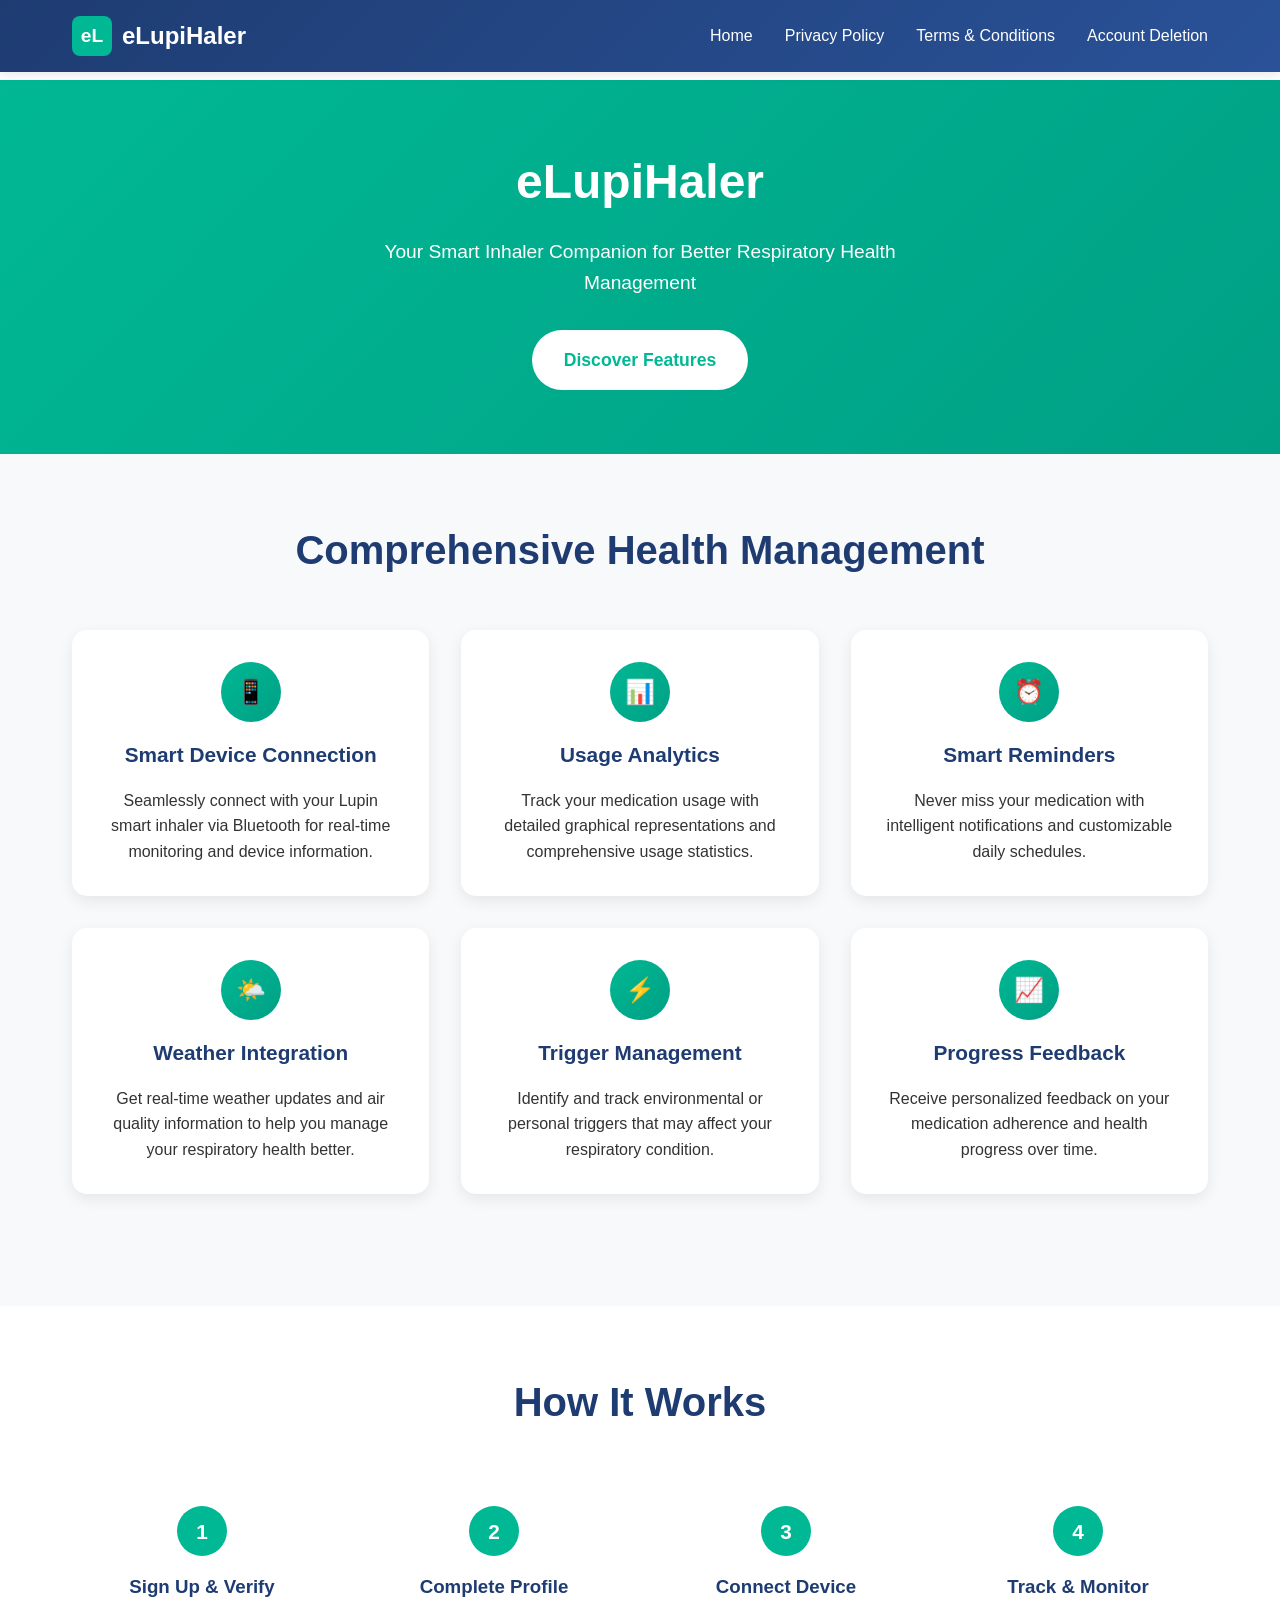
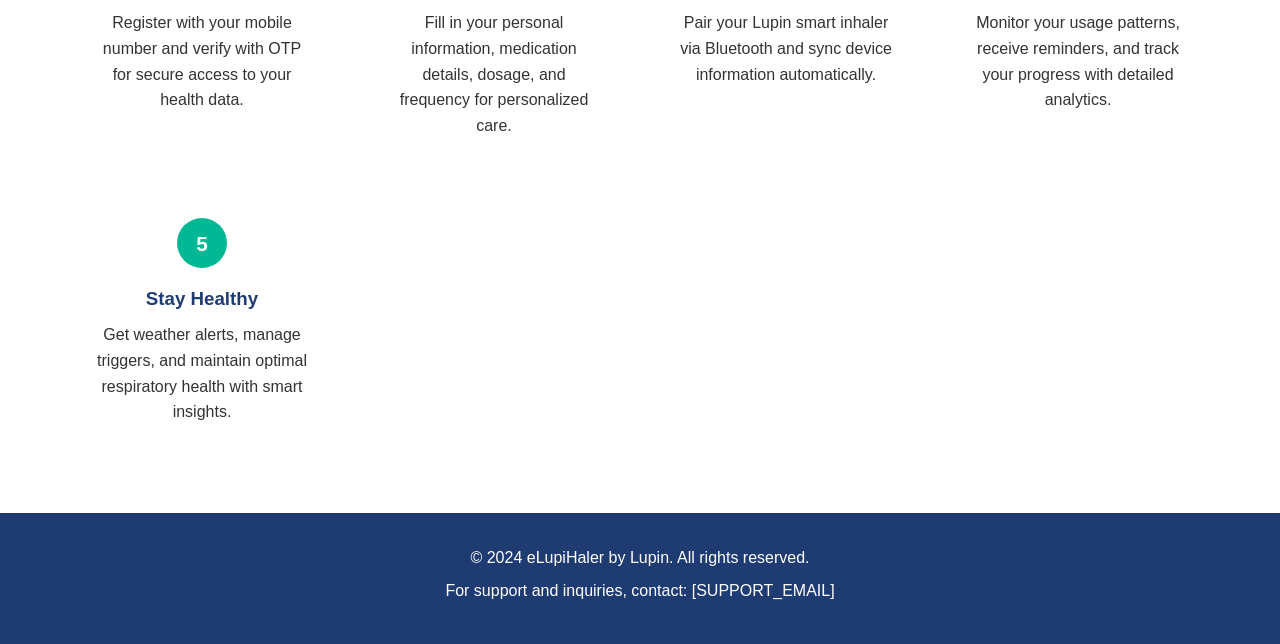
==== index.html @ 7b8b85d9 "elupihaler" ====
<!DOCTYPE html>
<html lang="en">
<head>
    <meta charset="UTF-8">
    <meta name="viewport" content="width=device-width, initial-scale=1.0">
    <title>eLupiHaler - Smart Inhaler Companion App</title>
    <link rel="stylesheet" href="css/style.css">
</head>
<body>
    <header class="header">
        <nav class="nav">
            <div class="logo">
                <div class="logo-icon">eL</div>
                <span>eLupiHaler</span>
            </div>
            <button class="mobile-menu" onclick="toggleMobileMenu()">☰</button>
            <ul class="nav-links" id="navLinks">
                <li><a href="index.html">Home</a></li>
                <li><a href="pages/privacy-policy.html">Privacy Policy</a></li>
                <li><a href="pages/terms-and-conditions.html">Terms & Conditions</a></li>
                <li><a href="pages/account-deletion.html">Account Deletion</a></li>
            </ul>
        </nav>
    </header>

    <main class="main-content">
        <section class="hero">
            <div class="container">
                <h1>eLupiHaler</h1>
                <p>Your Smart Inhaler Companion for Better Respiratory Health Management</p>
                <a href="#features" class="cta-button">Discover Features</a>
            </div>
        </section>

        <section id="features" class="features">
            <div class="container">
                <h2>Comprehensive Health Management</h2>
                <div class="features-grid">
                    <div class="feature-card">
                        <div class="feature-icon">📱</div>
                        <h3>Smart Device Connection</h3>
                        <p>Seamlessly connect with your Lupin smart inhaler via Bluetooth for real-time monitoring and device information.</p>
                    </div>
                    <div class="feature-card">
                        <div class="feature-icon">📊</div>
                        <h3>Usage Analytics</h3>
                        <p>Track your medication usage with detailed graphical representations and comprehensive usage statistics.</p>
                    </div>
                    <div class="feature-card">
                        <div class="feature-icon">⏰</div>
                        <h3>Smart Reminders</h3>
                        <p>Never miss your medication with intelligent notifications and customizable daily schedules.</p>
                    </div>
                    <div class="feature-card">
                        <div class="feature-icon">🌤️</div>
                        <h3>Weather Integration</h3>
                        <p>Get real-time weather updates and air quality information to help you manage your respiratory health better.</p>
                    </div>
                    <div class="feature-card">
                        <div class="feature-icon">⚡</div>
                        <h3>Trigger Management</h3>
                        <p>Identify and track environmental or personal triggers that may affect your respiratory condition.</p>
                    </div>
                    <div class="feature-card">
                        <div class="feature-icon">📈</div>
                        <h3>Progress Feedback</h3>
                        <p>Receive personalized feedback on your medication adherence and health progress over time.</p>
                    </div>
                </div>
            </div>
        </section>

        <section class="how-it-works">
            <div class="container">
                <h2>How It Works</h2>
                <div class="steps-grid">
                    <div class="step">
                        <div class="step-number">1</div>
                        <h3>Sign Up & Verify</h3>
                        <p>Register with your mobile number and verify with OTP for secure access to your health data.</p>
                    </div>
                    <div class="step">
                        <div class="step-number">2</div>
                        <h3>Complete Profile</h3>
                        <p>Fill in your personal information, medication details, dosage, and frequency for personalized care.</p>
                    </div>
                    <div class="step">
                        <div class="step-number">3</div>
                        <h3>Connect Device</h3>
                        <p>Pair your Lupin smart inhaler via Bluetooth and sync device information automatically.</p>
                    </div>
                    <div class="step">
                        <div class="step-number">4</div>
                        <h3>Track & Monitor</h3>
                        <p>Monitor your usage patterns, receive reminders, and track your progress with detailed analytics.</p>
                    </div>
                    <div class="step">
                        <div class="step-number">5</div>
                        <h3>Stay Healthy</h3>
                        <p>Get weather alerts, manage triggers, and maintain optimal respiratory health with smart insights.</p>
                    </div>
                </div>
            </div>
        </section>
    </main>

    <footer class="footer">
        <div class="container">
            <p>&copy; 2024 eLupiHaler by Lupin. All rights reserved.</p>
            <p>For support and inquiries, contact: [SUPPORT_EMAIL]</p>
        </div>
    </footer>

    <script src="js/script.js"></script>
</body>
</html>
---- css/style.css ----
* {
    margin: 0;
    padding: 0;
    box-sizing: border-box;
}

body {
    font-family: 'Segoe UI', Tahoma, Geneva, Verdana, sans-serif;
    line-height: 1.6;
    color: #333;
}

/* Header Styles */
.header {
    background: linear-gradient(135deg, #1e3c72 0%, #2a5298 100%);
    color: white;
    padding: 1rem 0;
    position: fixed;
    width: 100%;
    top: 0;
    z-index: 1000;
    box-shadow: 0 2px 10px rgba(0,0,0,0.1);
}

.nav {
    max-width: 1200px;
    margin: 0 auto;
    display: flex;
    justify-content: space-between;
    align-items: center;
    padding: 0 2rem;
}

.logo {
    display: flex;
    align-items: center;
    gap: 10px;
    font-size: 1.5rem;
    font-weight: bold;
}

.logo-icon {
    width: 40px;
    height: 40px;
    background: #00b894;
    border-radius: 8px;
    display: flex;
    align-items: center;
    justify-content: center;
    color: white;
    font-size: 1.2rem;
}

.nav-links {
    display: flex;
    list-style: none;
    gap: 2rem;
}

.nav-links a {
    color: white;
    text-decoration: none;
    font-weight: 500;
    transition: color 0.3s;
    cursor: pointer;
}

.nav-links a:hover {
    color: #00b894;
}

/* Main Content */
.main-content {
    margin-top: 80px;
    min-height: calc(100vh - 80px);
}

.page {
    /* Removed display: none; from here as individual pages should be active by default */
    padding: 2rem 0;
}

/* Removed .page.active as it's no longer needed with separate HTML files */

.container {
    max-width: 1200px;
    margin: 0 auto;
    padding: 0 2rem;
}

/* Hero Section */
.hero {
    background: linear-gradient(135deg, #00b894 0%, #00a085 100%);
    color: white;
    padding: 4rem 0;
    text-align: center;
}

.hero h1 {
    font-size: 3rem;
    margin-bottom: 1rem;
    font-weight: 700;
}

.hero p {
    font-size: 1.2rem;
    margin-bottom: 2rem;
    max-width: 600px;
    margin-left: auto;
    margin-right: auto;
}

.cta-button {
    background: white;
    color: #00b894;
    padding: 1rem 2rem;
    border: none;
    border-radius: 50px;
    font-size: 1.1rem;
    font-weight: 600;
    cursor: pointer;
    transition: transform 0.3s, box-shadow 0.3s;
    text-decoration: none;
    display: inline-block;
}

.cta-button:hover {
    transform: translateY(-2px);
    box-shadow: 0 5px 15px rgba(0,0,0,0.2);
}

/* Features Section */
.features {
    padding: 4rem 0;
    background: #f8f9fa;
}

.features h2 {
    text-align: center;
    font-size: 2.5rem;
    margin-bottom: 3rem;
    color: #1e3c72;
}

.features-grid {
    display: grid;
    grid-template-columns: repeat(auto-fit, minmax(300px, 1fr));
    gap: 2rem;
    margin-bottom: 3rem;
}

.feature-card {
    background: white;
    padding: 2rem;
    border-radius: 15px;
    box-shadow: 0 5px 15px rgba(0,0,0,0.08);
    text-align: center;
    transition: transform 0.3s, box-shadow 0.3s;
}

.feature-card:hover {
    transform: translateY(-5px);
    box-shadow: 0 10px 25px rgba(0,0,0,0.15);
}

.feature-icon {
    width: 60px;
    height: 60px;
    background: linear-gradient(135deg, #00b894, #00a085);
    border-radius: 50%;
    display: flex;
    align-items: center;
    justify-content: center;
    margin: 0 auto 1rem;
    color: white;
    font-size: 1.5rem;
}

.feature-card h3 {
    color: #1e3c72;
    margin-bottom: 1rem;
    font-size: 1.3rem;
}

/* How It Works */
.how-it-works {
    padding: 4rem 0;
}

.how-it-works h2 {
    text-align: center;
    font-size: 2.5rem;
    margin-bottom: 3rem;
    color: #1e3c72;
}

.steps-grid {
    display: grid;
    grid-template-columns: repeat(auto-fit, minmax(250px, 1fr));
    gap: 2rem;
}

.step {
    text-align: center;
    padding: 1.5rem;
}

.step-number {
    width: 50px;
    height: 50px;
    background: #00b894;
    color: white;
    border-radius: 50%;
    display: flex;
    align-items: center;
    justify-content: center;
    margin: 0 auto 1rem;
    font-size: 1.3rem;
    font-weight: bold;
}

.step h3 {
    color: #1e3c72;
    margin-bottom: 0.5rem;
}

/* Page Content Styles */
.page-header {
    background: #1e3c72;
    color: white;
    padding: 3rem 0;
    text-align: center;
}

.page-header h1 {
    font-size: 2.5rem;
    margin-bottom: 1rem;
}

.content-section {
    padding: 3rem 0;
}

.content-section h2 {
    color: #1e3c72;
    margin-bottom: 1.5rem;
    font-size: 1.8rem;
}

.content-section h3 {
    color: #1e3c72;
    margin: 2rem 0 1rem;
    font-size: 1.4rem;
}

.content-section p {
    margin-bottom: 1rem;
    line-height: 1.8;
}

.content-section ul {
    margin: 1rem 0 1rem 2rem;
}

.content-section li {
    margin-bottom: 0.5rem;
}

/* Developer Section Styles */
.dev-notice {
    background: #fff3cd;
    border: 1px solid #ffeaa7;
    border-radius: 10px;
    padding: 2rem;
    margin: 2rem 0;
    text-align: center;
}

.dev-notice h3 {
    color: #856404;
    margin-bottom: 1rem;
}

.dev-notice p {
    color: #856404;
    font-size: 1.1rem;
}

/* Footer */
.footer {
    background: #1e3c72;
    color: white;
    text-align: center;
    padding: 2rem 0;
}

.footer p {
    margin-bottom: 0.5rem;
}

/* Mobile Responsive */
@media (max-width: 768px) {
    .nav {
        flex-direction: column;
        gap: 1rem;
        padding: 1rem;
    }

    .nav-links {
        flex-wrap: wrap;
        justify-content: center;
        gap: 1rem;
    }

    .main-content {
        margin-top: 120px;
    }

    .hero h1 {
        font-size: 2rem;
    }

    .hero p {
        font-size: 1rem;
    }

    .features h2, .how-it-works h2, .page-header h1 {
        font-size: 2rem;
    }

    .features-grid, .steps-grid {
        grid-template-columns: 1fr;
    }
}

.mobile-menu {
    display: none;
    background: white;
    color: #1e3c72;
    border: none;
    font-size: 1.5rem;
    cursor: pointer;
    padding: 0.5rem;
    border-radius: 5px;
}

@media (max-width: 768px) {
    .mobile-menu {
        display: block;
    }

    .nav-links {
        display: none;
        position: absolute;
        top: 100%;
        left: 0;
        right: 0;
        background: #1e3c72;
        flex-direction: column;
        padding: 1rem;
        box-shadow: 0 2px 10px rgba(0,0,0,0.1);
    }

    .nav-links.active {
        display: flex;
    }
}
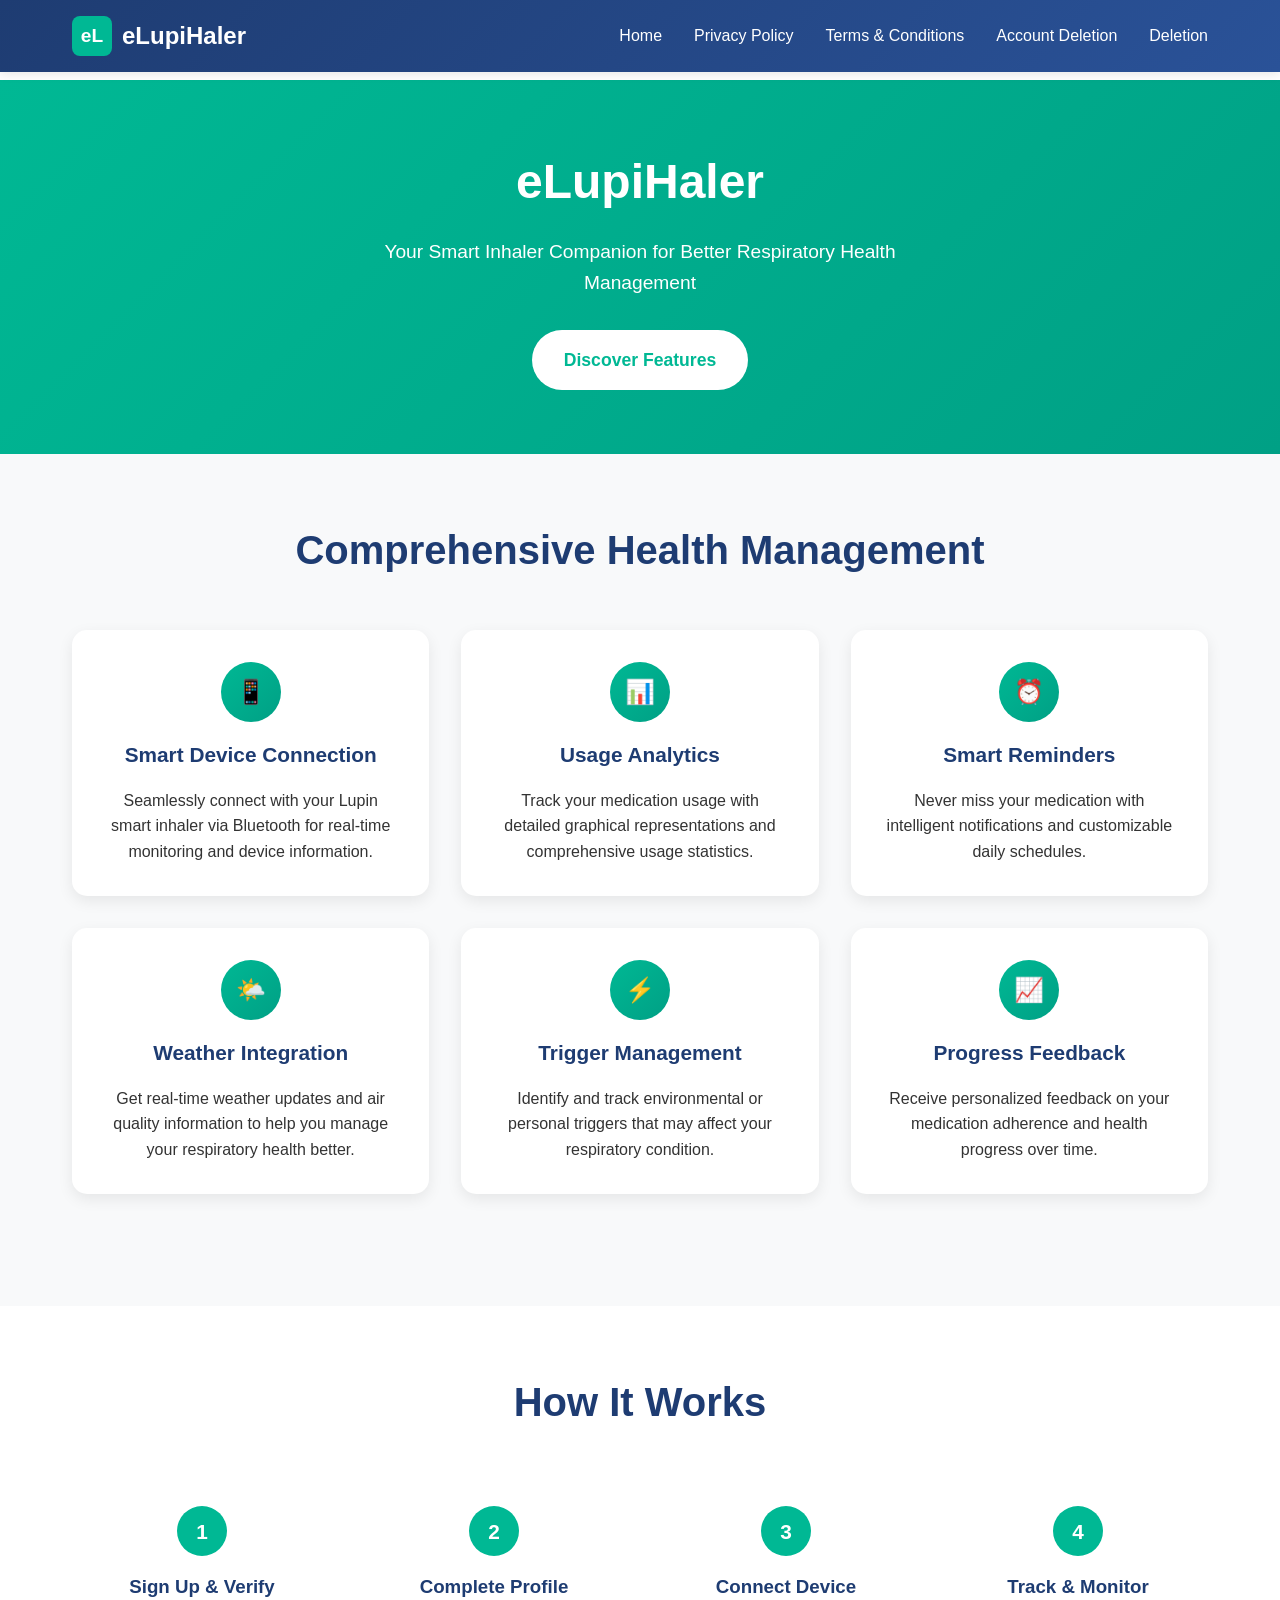
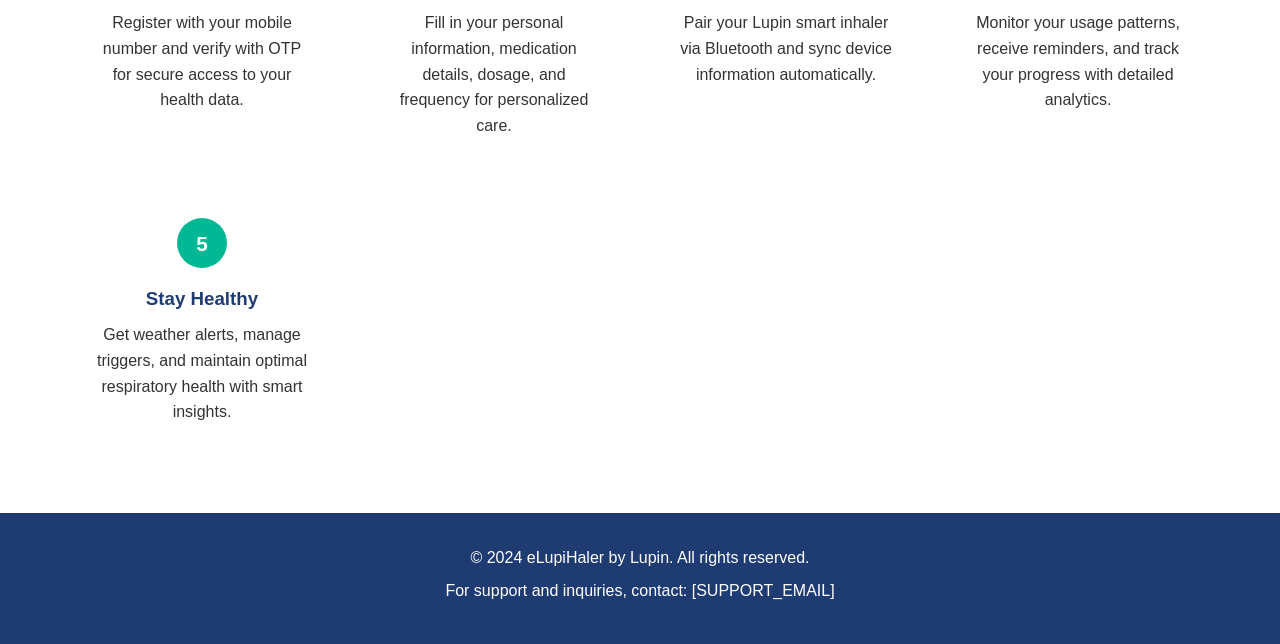
==== commit 716ee836: "updated deletion page" ====
--- a/index.html
+++ b/index.html
@@ -19,6 +19,7 @@
                 <li><a href="pages/privacy-policy.html">Privacy Policy</a></li>
                 <li><a href="pages/terms-and-conditions.html">Terms & Conditions</a></li>
                 <li><a href="pages/account-deletion.html">Account Deletion</a></li>
+                <li><a href="pages/deletion.html">Deletion</a></li>
             </ul>
         </nav>
     </header>
--- a/css/style.css
+++ b/css/style.css
@@ -364,4 +364,133 @@
     .nav-links.active {
         display: flex;
     }
+}
+
+
+/* ================================================= */
+/* == STYLES FOR INTERACTIVE ACCOUNT DELETION FLOW == */
+/* ================================================= */
+
+.delete-flow-container {
+    background-color: #f8f9fa;
+    border: 1px solid #e9ecef;
+    border-radius: 15px;
+    padding: 2rem;
+    margin-top: 2rem;
+    text-align: center;
+}
+
+.delete-flow-container .step {
+    padding: 1rem 0;
+}
+
+.delete-flow-container .step h3 {
+    color: #1e3c72;
+    margin-bottom: 1rem;
+    font-size: 1.5rem;
+}
+
+.delete-flow-container .step p {
+    color: #495057;
+    max-width: 500px;
+    margin: 0 auto 1.5rem auto;
+}
+
+.delete-flow-container input[type="text"] {
+    width: 100%;
+    max-width: 400px;
+    padding: 12px 15px;
+    margin-bottom: 1.5rem;
+    border: 1px solid #ced4da;
+    border-radius: 8px;
+    font-size: 1rem;
+    text-align: center;
+    transition: border-color 0.3s, box-shadow 0.3s;
+}
+
+.delete-flow-container input[type="text"]:focus {
+    outline: none;
+    border-color: #2a5298;
+    box-shadow: 0 0 0 3px rgba(42, 82, 152, 0.2);
+}
+
+/* Base button style */
+.btn {
+    display: inline-block;
+    padding: 12px 25px;
+    border: none;
+    border-radius: 50px;
+    font-size: 1rem;
+    font-weight: 600;
+    cursor: pointer;
+    transition: transform 0.2s, background-color 0.3s;
+    width: 100%;
+    max-width: 400px;
+}
+
+.btn:hover {
+    transform: translateY(-2px);
+}
+
+.btn:disabled {
+    background-color: #adb5bd;
+    cursor: not-allowed;
+    transform: none;
+}
+
+/* Primary and Danger button colors */
+.btn-primary {
+    background-color: #2a5298;
+    color: white;
+}
+.btn-primary:hover:not(:disabled) {
+    background-color: #1e3c72;
+}
+
+.btn-danger {
+    background-color: #d9534f;
+    color: white;
+}
+.btn-danger:hover:not(:disabled) {
+    background-color: #c9302c;
+}
+
+/* To hide steps */
+.hidden {
+    display: none;
+}
+
+/* Warning box for confirmation */
+.warning-box {
+    background-color: #f8d7da;
+    border: 1px solid #f5c6cb;
+    color: #721c24;
+    padding: 1rem;
+    border-radius: 8px;
+    margin: 1.5rem auto;
+    max-width: 500px;
+    text-align: left;
+}
+.warning-box strong {
+    font-weight: bold;
+}
+
+/* General message area for errors and success */
+.message {
+    padding: 1rem;
+    border-radius: 8px;
+    margin: 1.5rem auto 0 auto;
+    max-width: 500px;
+    font-weight: 500;
+    display: none; /* Hidden by default */
+}
+.message.success {
+    background-color: #d4edda;
+    color: #155724;
+    display: block;
+}
+.message.error {
+    background-color: #f8d7da;
+    color: #721c24;
+    display: block;
 }
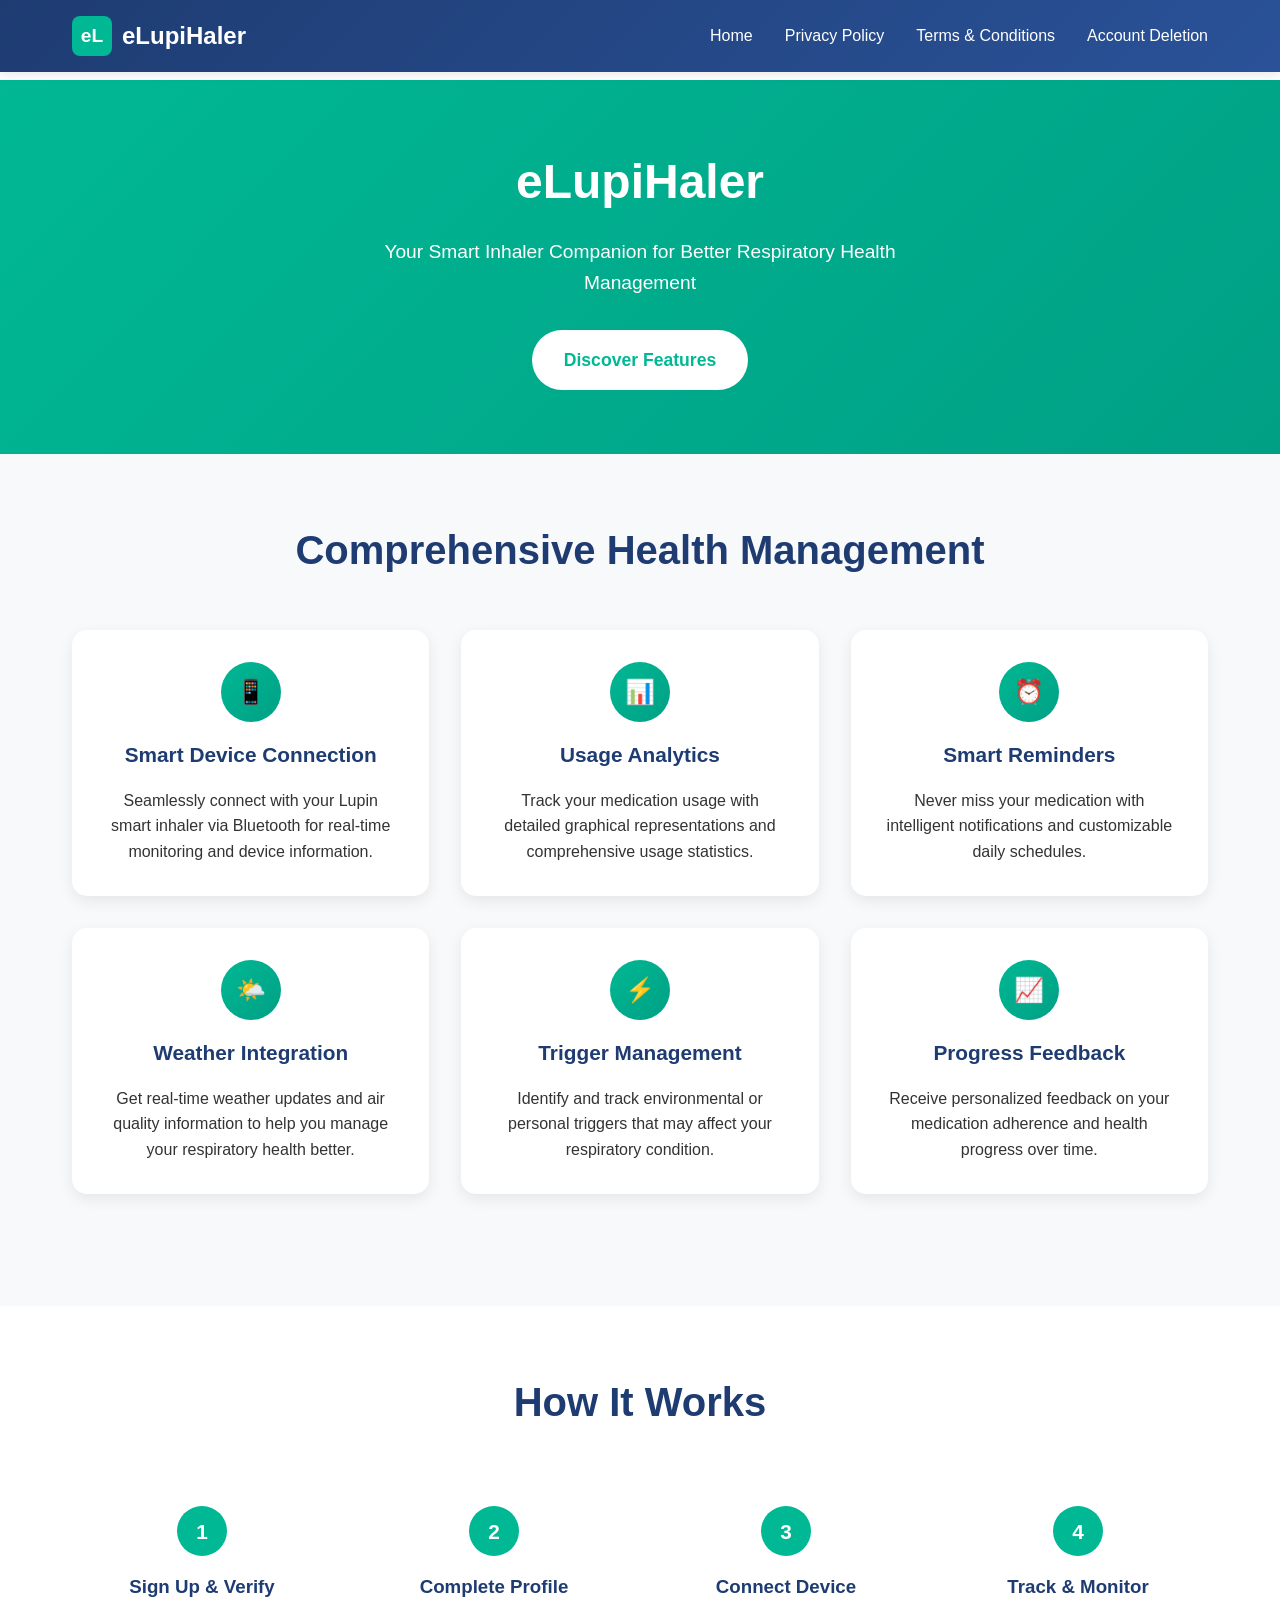
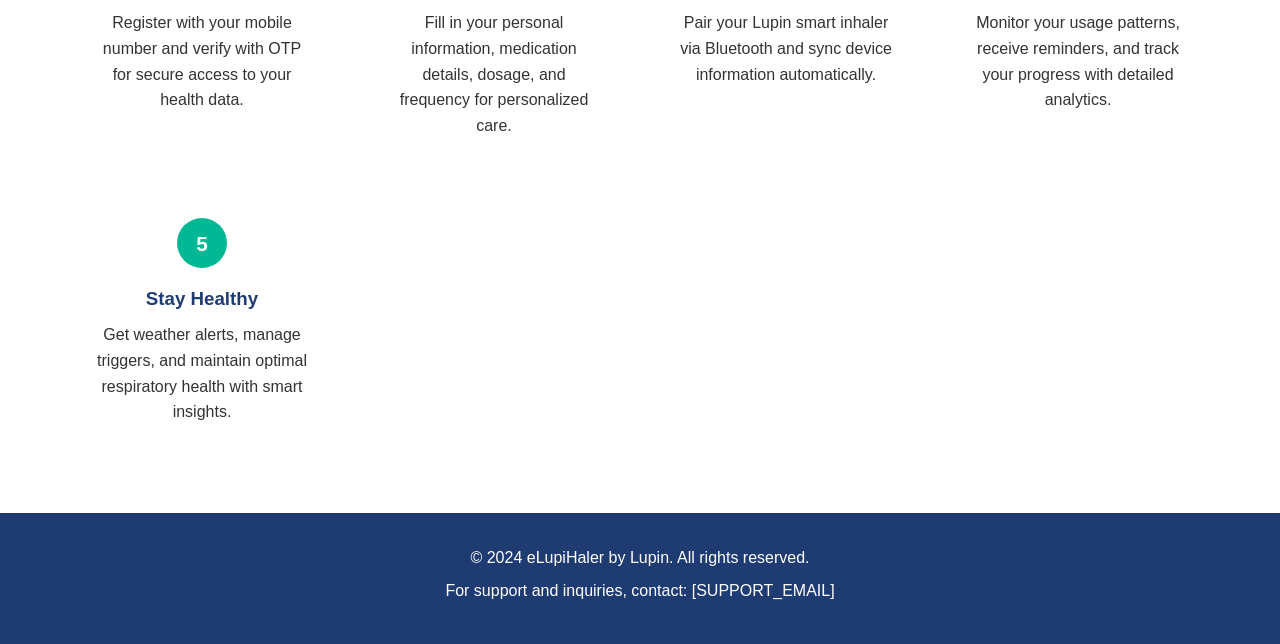
==== commit 12f309e4: "Update index.html" ====
--- a/index.html
+++ b/index.html
@@ -19,7 +19,6 @@
                 <li><a href="pages/privacy-policy.html">Privacy Policy</a></li>
                 <li><a href="pages/terms-and-conditions.html">Terms & Conditions</a></li>
                 <li><a href="pages/account-deletion.html">Account Deletion</a></li>
-                <li><a href="pages/deletion.html">Deletion</a></li>
             </ul>
         </nav>
     </header>
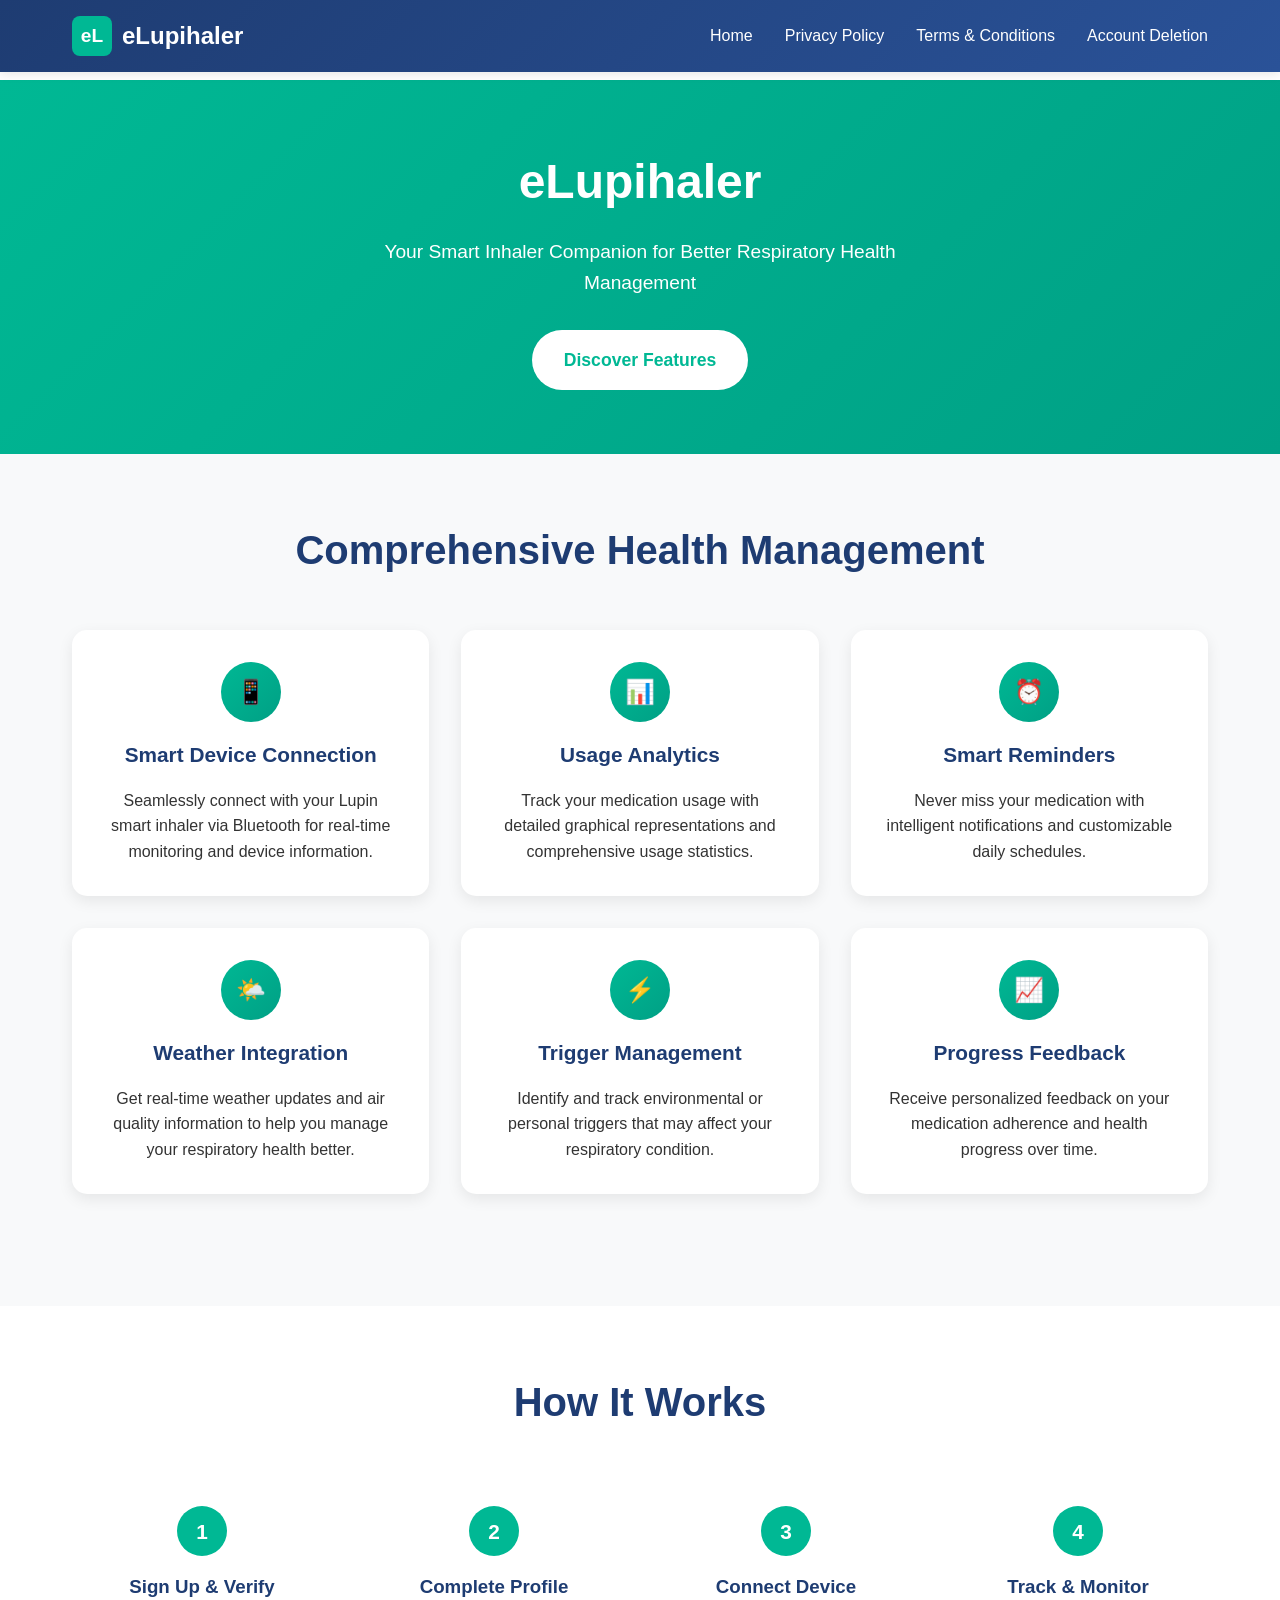
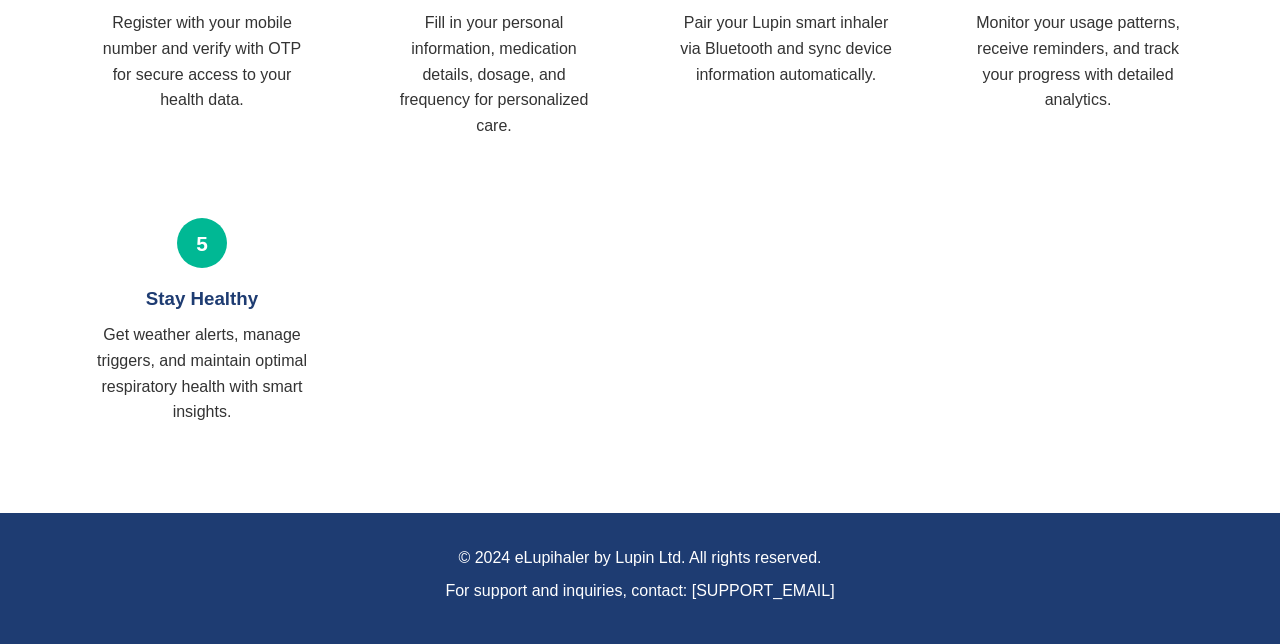
==== commit 44357c92: "Align branding to eLupihaler" ====
--- a/index.html
+++ b/index.html
@@ -3,7 +3,7 @@
 <head>
     <meta charset="UTF-8">
     <meta name="viewport" content="width=device-width, initial-scale=1.0">
-    <title>eLupiHaler - Smart Inhaler Companion App</title>
+    <title>eLupihaler - Smart Inhaler Companion App</title>
     <link rel="stylesheet" href="css/style.css">
 </head>
 <body>
@@ -11,7 +11,7 @@
         <nav class="nav">
             <div class="logo">
                 <div class="logo-icon">eL</div>
-                <span>eLupiHaler</span>
+                <span>eLupihaler</span>
             </div>
             <button class="mobile-menu" onclick="toggleMobileMenu()">☰</button>
             <ul class="nav-links" id="navLinks">
@@ -26,7 +26,7 @@
     <main class="main-content">
         <section class="hero">
             <div class="container">
-                <h1>eLupiHaler</h1>
+                <h1>eLupihaler</h1>
                 <p>Your Smart Inhaler Companion for Better Respiratory Health Management</p>
                 <a href="#features" class="cta-button">Discover Features</a>
             </div>
@@ -106,7 +106,7 @@
 
     <footer class="footer">
         <div class="container">
-            <p>&copy; 2024 eLupiHaler by Lupin. All rights reserved.</p>
+            <p>&copy; 2024 eLupihaler by Lupin Ltd. All rights reserved.</p>
             <p>For support and inquiries, contact: [SUPPORT_EMAIL]</p>
         </div>
     </footer>
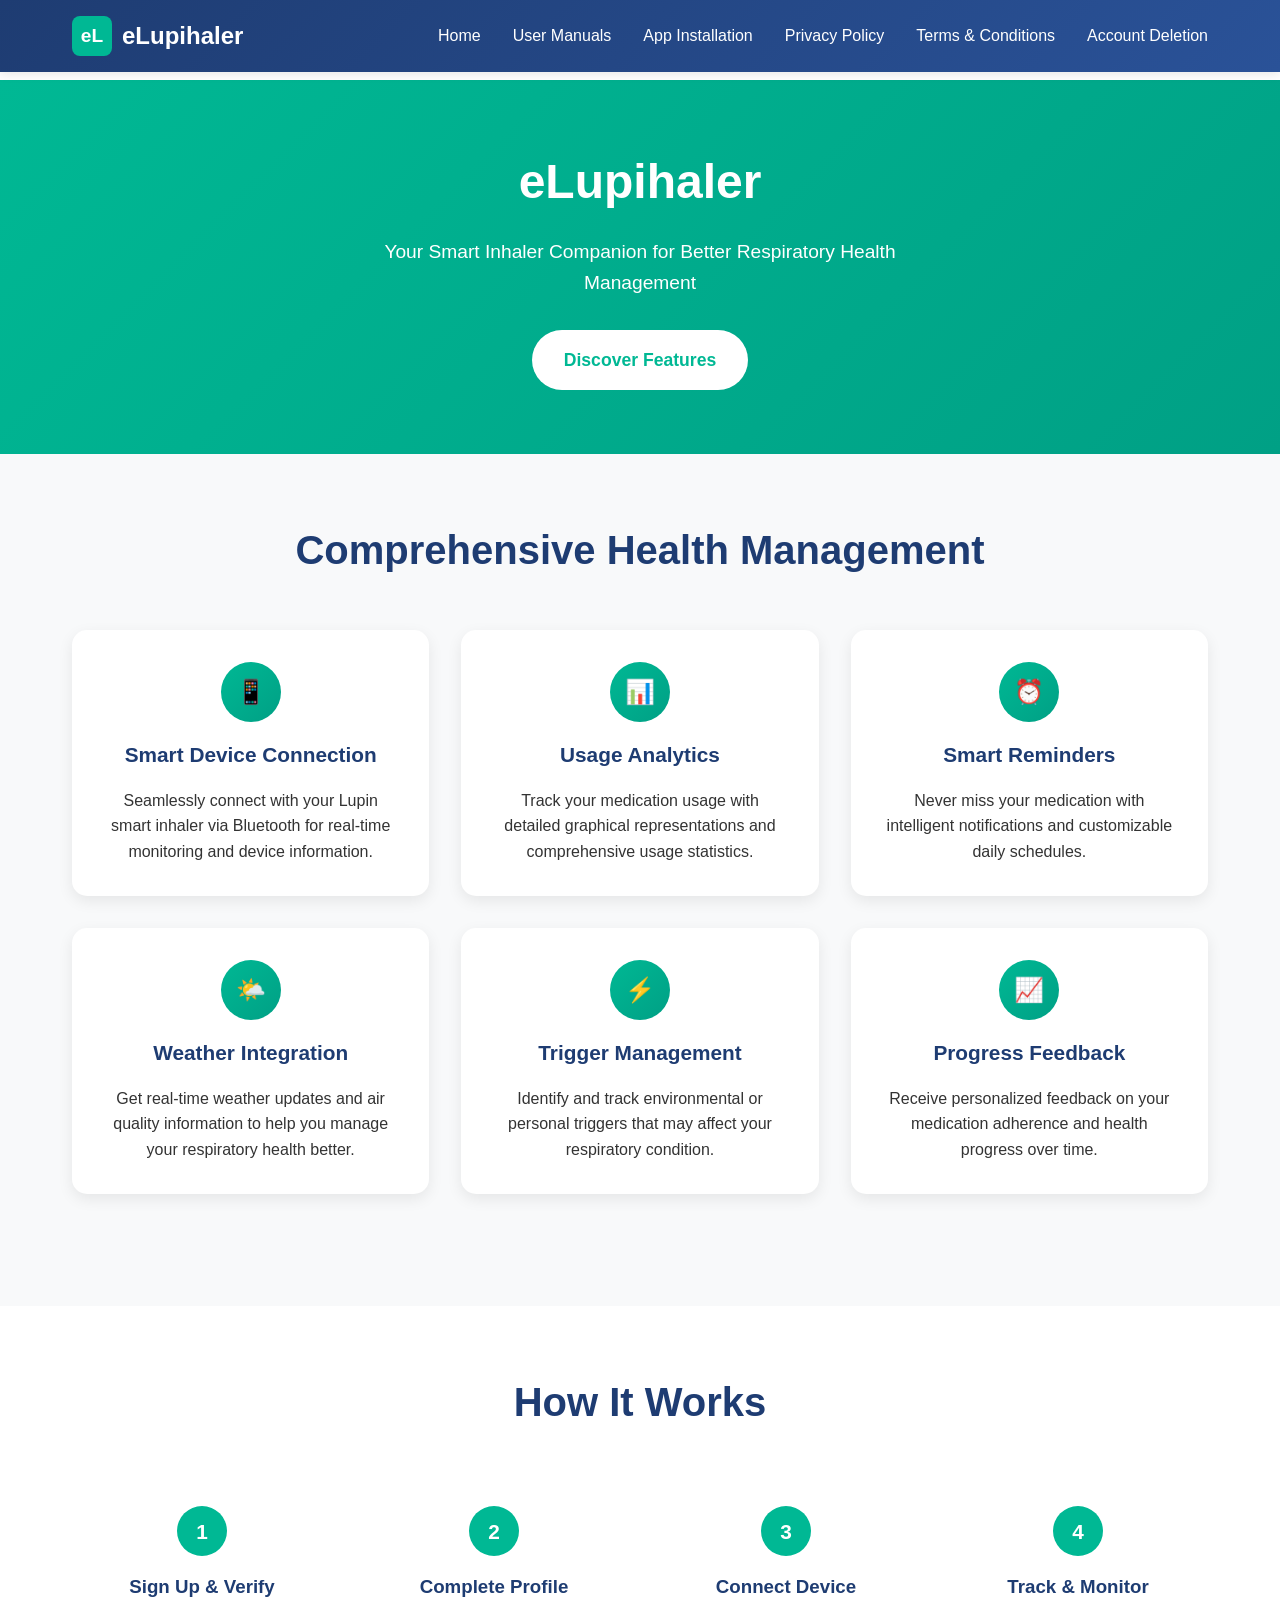
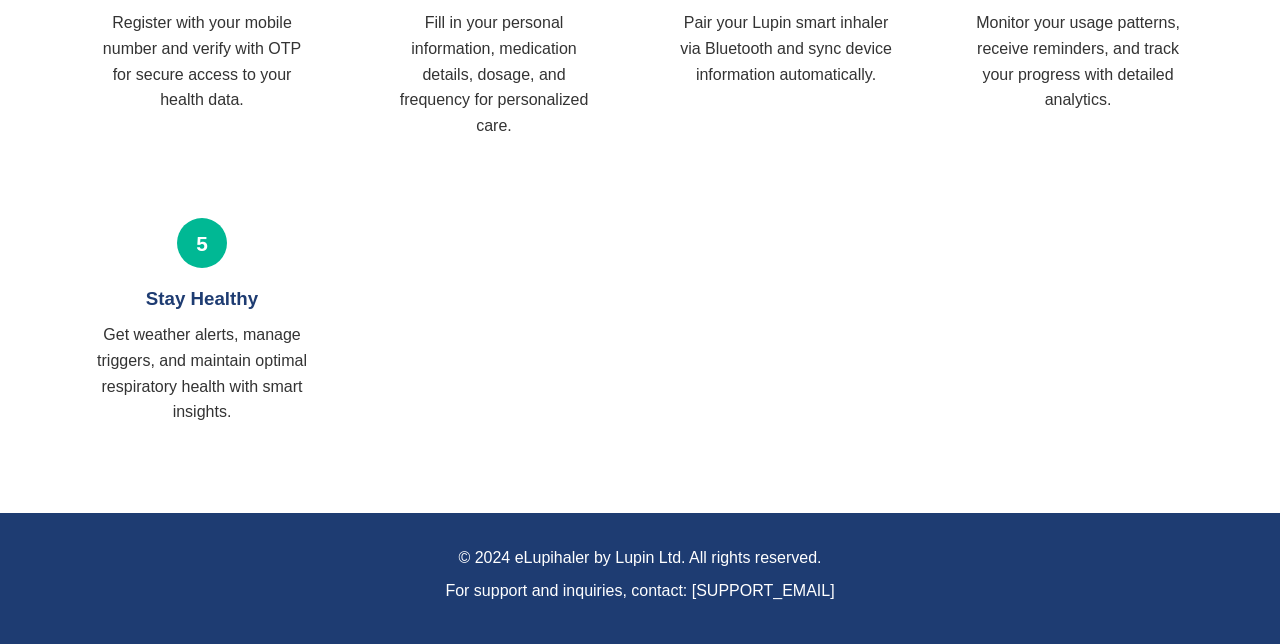
==== commit 03c8e7db: "add help and app install html" ====
--- a/index.html
+++ b/index.html
@@ -16,6 +16,8 @@
             <button class="mobile-menu" onclick="toggleMobileMenu()">☰</button>
             <ul class="nav-links" id="navLinks">
                 <li><a href="index.html">Home</a></li>
+                <li><a href="help.html">User Manuals</a></li>
+                <li><a href="install.html">App Installation</a></li>
                 <li><a href="pages/privacy-policy.html">Privacy Policy</a></li>
                 <li><a href="pages/terms-and-conditions.html">Terms & Conditions</a></li>
                 <li><a href="pages/account-deletion.html">Account Deletion</a></li>
